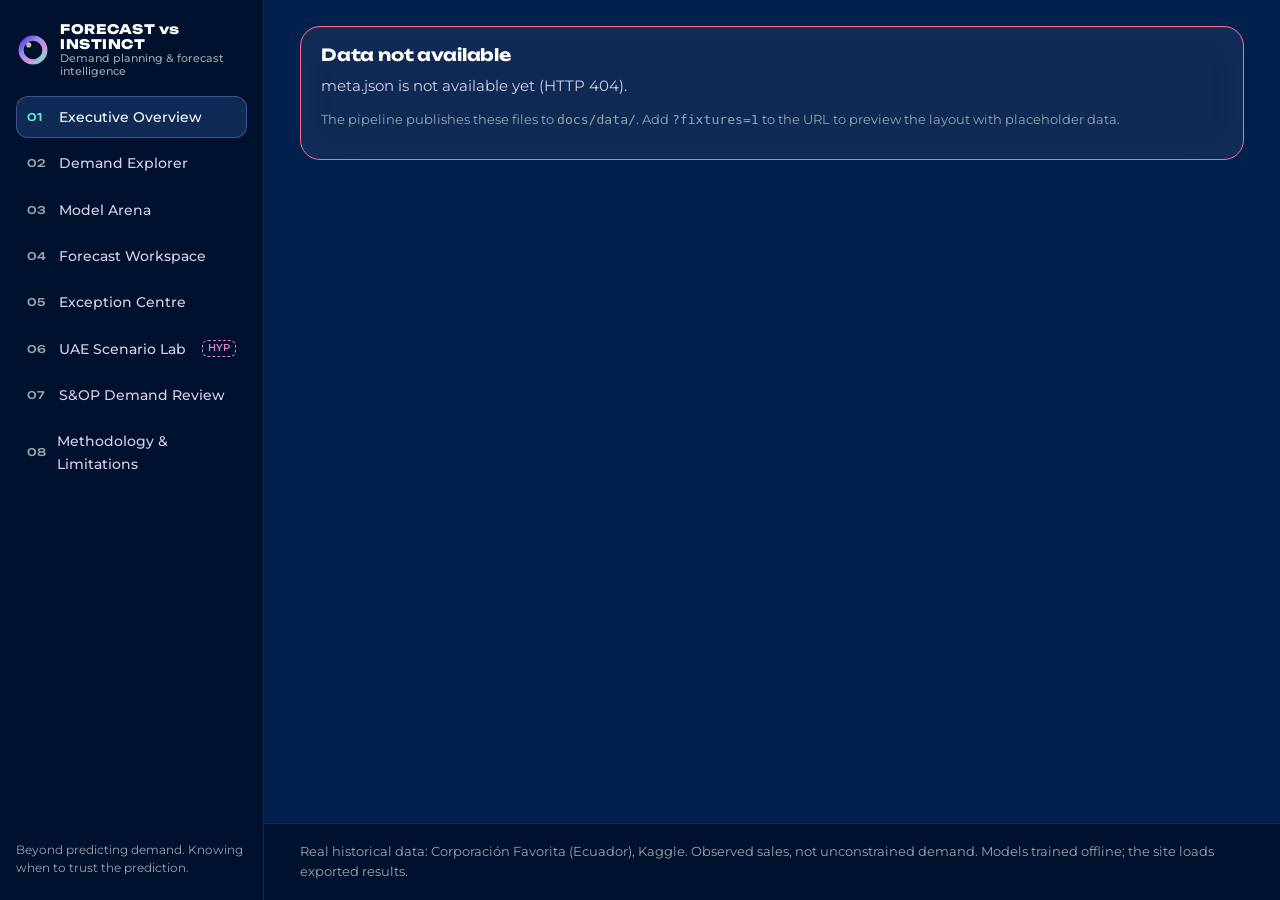
==== docs/index.html @ e6d51b4e "Phase 2: dashboard shell, design system, scenario calculator (JS+Python mirror), contrast and Playwr" ====
<!doctype html>
<html lang="en">
<head>
  <meta charset="utf-8">
  <meta name="viewport" content="width=device-width, initial-scale=1">
  <title>Forecast vs Instinct</title>
  <meta name="description" content="AI-powered FMCG demand planning and forecast intelligence: beyond predicting demand, knowing when to trust the prediction. Built on Corporación Favorita (Ecuador) data.">
  <meta name="theme-color" content="#01204C">
  <link rel="icon" href="assets/favicon.svg" type="image/svg+xml">
  <link rel="preconnect" href="https://fonts.googleapis.com">
  <link rel="preconnect" href="https://fonts.gstatic.com" crossorigin>
  <link rel="stylesheet" href="https://fonts.googleapis.com/css2?family=Montserrat:wght@400;500;600&family=Unbounded:wght@700;800&display=swap">
  <link rel="stylesheet" href="styles.css">
  <script defer src="assets/vendor/plotly-cartesian-2.35.2.min.js"></script>
  <script type="module" src="app.js"></script>
</head>
<body>
  <a class="skip-link" href="#view">Skip to content</a>
  <div id="fixture-banner" class="fixture-banner" role="note" hidden><strong>PLACEHOLDER DATA</strong> · synthetic fixtures for layout only, not model output and not Favorita results</div>

  <!-- shared gradients for decorative SVG shapes -->
  <svg width="0" height="0" style="position:absolute" aria-hidden="true" focusable="false">
    <defs>
      <linearGradient id="g-irid" x1="0" y1="0" x2="1" y2="1"><stop offset="0" stop-color="#6030D8"/><stop offset=".35" stop-color="#9090F0"/><stop offset=".65" stop-color="#D890D8"/><stop offset="1" stop-color="#60F0D8"/></linearGradient>
      <linearGradient id="g-irid-v" x1="0" y1="0" x2="0.4" y2="1"><stop offset="0" stop-color="#60F0D8"/><stop offset=".3" stop-color="#9090F0"/><stop offset=".6" stop-color="#D890D8"/><stop offset="1" stop-color="#6030D8"/></linearGradient>
      <linearGradient id="g-prism-a" x1="0" y1="0" x2="1" y2="1"><stop offset="0" stop-color="#FFFFFF"/><stop offset=".3" stop-color="#9090F0"/><stop offset="1" stop-color="#6030D8"/></linearGradient>
      <linearGradient id="g-prism-b" x1="1" y1="0" x2="0" y2="1"><stop offset="0" stop-color="#60F0D8"/><stop offset=".55" stop-color="#D890D8"/><stop offset="1" stop-color="#3A1E9E"/></linearGradient>
      <linearGradient id="g-sheen" x1="0" y1="0" x2="1" y2="0"><stop offset="0" stop-color="#fff" stop-opacity="0"/><stop offset=".6" stop-color="#fff" stop-opacity=".8"/><stop offset="1" stop-color="#fff" stop-opacity="0"/></linearGradient>
    </defs>
  </svg>

  <div class="topbar">
    <a class="brand" href="#/overview" aria-label="Forecast vs Instinct home">
      <svg class="brand-mark" viewBox="0 0 40 40" aria-hidden="true"><circle cx="20" cy="20" r="14" fill="none" stroke="url(#g-irid)" stroke-width="6"/><circle cx="15" cy="14" r="3" fill="#fff" opacity=".7"/></svg>
      <span class="brand-text">FORECAST vs INSTINCT</span>
    </a>
    <button id="menu-btn" class="btn sm" aria-controls="sidenav" aria-expanded="false">Menu</button>
  </div>

  <div class="shell">
    <nav id="sidenav" class="sidenav" aria-label="Dashboard views">
      <a class="brand" href="#/overview">
        <svg class="brand-mark" viewBox="0 0 40 40" aria-hidden="true"><circle cx="20" cy="20" r="14" fill="none" stroke="url(#g-irid)" stroke-width="6"/><circle cx="15" cy="14" r="3" fill="#fff" opacity=".7"/></svg>
        <span class="brand-text">FORECAST vs INSTINCT<span>Demand planning &amp; forecast intelligence</span></span>
      </a>
      <ul class="nav-list" id="nav-list"></ul>
      <div class="nav-foot">Beyond predicting demand. Knowing when to trust the prediction.</div>
    </nav>
    <div class="main-col">
      <main id="view" tabindex="-1" aria-live="polite"><p class="loading">Loading…</p></main>
      <footer class="site-footer">
        Real historical data: Corporación Favorita (Ecuador), Kaggle. Observed sales, not unconstrained demand. Models trained offline; the site loads exported results.
      </footer>
    </div>
  </div>
  <noscript><p style="padding:20px;color:#fff">This dashboard needs JavaScript to load its exported results.</p></noscript>
</body>
</html>
---- docs/styles.css ----
/* Forecast vs Instinct: design system. Tokens in :root are read by scripts/check_contrast.py and by js/core.js. */
:root {
  --bg: #01204C;
  --panel: #001634;
  --panel-deep: #00112D;
  --card: #0F2A54;
  --border: rgba(144, 144, 240, 0.18);
  --border-strong: rgba(144, 144, 240, 0.38);

  --text: #FFFFFF;
  --text-2: #D7D0E7;
  --text-muted: #9AA4AD;
  --sky: #7BBDE6;

  /* brand (decorative only: #6030D8 fails contrast on navy, never used for data or text) */
  --brand-violet: #6030D8;
  --grad: linear-gradient(115deg, #6030D8 0%, #9090F0 35%, #D890D8 65%, #60F0D8 100%);

  /* data */
  --c-actual: #FFFFFF;
  --c-champion: #60F0D8;
  --c-periwinkle: #9090F0;
  --c-orchid: #D685C2;
  --c-sky: #68BEF3;
  --c-violet: #AE3DFF;
  --band-fill: rgba(96, 240, 216, 0.18);

  /* status */
  --accept: #60F0D8;
  --monitor: #F5C26B;
  --review: #FF6B8A;

  --radius: 20px;
  --radius-sm: 12px;
  --glow: inset 0 1px 0 rgba(255, 255, 255, 0.06), inset 0 0 40px rgba(144, 144, 240, 0.06);
  --font-head: "Unbounded", "Segoe UI", system-ui, sans-serif;
  --font-body: "Montserrat", "Segoe UI", system-ui, sans-serif;
  --nav-w: 264px;
  --focus: 0 0 0 3px #01204C, 0 0 0 5px #60F0D8;
}

*, *::before, *::after { box-sizing: border-box; }
html { scroll-behavior: smooth; }
body {
  margin: 0; background: var(--bg); color: var(--text-2); font-family: var(--font-body); font-size: 15px;
  line-height: 1.55; overflow-x: hidden; -webkit-font-smoothing: antialiased;
}
h1, h2, h3, h4 { font-family: var(--font-head); color: var(--text); margin: 0 0 .5em; line-height: 1.2; letter-spacing: -0.01em; }
h1 { font-weight: 800; font-size: clamp(1.4rem, 2.6vw, 2rem); }
h2 { font-weight: 700; font-size: 1.05rem; }
h3 { font-weight: 700; font-size: .92rem; }
p { margin: 0 0 .8em; }
a { color: var(--sky); text-underline-offset: 3px; }
a:hover { color: var(--text); }
:focus-visible { outline: none; box-shadow: var(--focus); border-radius: 6px; }
h1[tabindex="-1"]:focus, main:focus { outline: none; box-shadow: none; }
.num, td.n, .kpi-value, .hero-num-value { font-variant-numeric: tabular-nums; }
.sr-only { position: absolute; width: 1px; height: 1px; padding: 0; margin: -1px; overflow: hidden; clip: rect(0 0 0 0); white-space: nowrap; border: 0; }
.muted { color: var(--text-muted); }
.small { font-size: .82rem; }

.skip-link { position: absolute; left: -9999px; top: 8px; z-index: 100; background: var(--card); color: var(--text); padding: 8px 14px; border-radius: 8px; }
.skip-link:focus { left: 8px; }

/* ---------- placeholder banner ---------- */
.fixture-banner {
  position: sticky; top: 0; z-index: 60; background: repeating-linear-gradient(135deg, #F5C26B 0 14px, #FFD58C 14px 28px);
  color: #1A1300; font-weight: 600; text-align: center; padding: 6px 12px; font-size: .85rem;
}
.fixture-banner strong { font-family: var(--font-head); letter-spacing: .06em; }

/* ---------- shell ---------- */
.shell { display: grid; grid-template-columns: var(--nav-w) minmax(0, 1fr); min-height: 100vh; background: linear-gradient(to right, var(--panel-deep) var(--nav-w), transparent var(--nav-w)); }
.sidenav {
  position: sticky; top: 0; height: 100vh; overflow-y: auto; background: var(--panel-deep);
  border-right: 1px solid var(--border); padding: 22px 16px; display: flex; flex-direction: column; gap: 18px;
}
.brand { display: flex; align-items: center; gap: 10px; text-decoration: none; color: var(--text); }
.brand-mark { width: 34px; height: 34px; flex: none; }
.brand-text { font-family: var(--font-head); font-weight: 800; font-size: .82rem; letter-spacing: .04em; line-height: 1.15; }
.brand-text span { display: block; font-family: var(--font-body); font-weight: 500; font-size: .7rem; color: var(--text-muted); letter-spacing: 0; }
.nav-list { list-style: none; margin: 0; padding: 0; display: flex; flex-direction: column; gap: 4px; }
.nav-list a {
  display: flex; align-items: center; gap: 10px; padding: 9px 10px; border-radius: 12px; color: var(--text-2);
  text-decoration: none; font-weight: 500; font-size: .9rem; border: 1px solid transparent;
}
.nav-list a:hover { background: rgba(144, 144, 240, 0.08); color: var(--text); }
.nav-list a[aria-current="page"] { background: var(--card); color: var(--text); border-color: var(--border-strong); }
.nav-num { font-family: var(--font-head); font-size: .66rem; color: var(--text-muted); width: 22px; }
.nav-list a[aria-current="page"] .nav-num { color: var(--c-champion); }
.nav-hyp { margin-left: auto; font-size: .6rem; font-weight: 600; color: var(--c-orchid); border: 1px dashed var(--c-orchid); border-radius: 6px; padding: 0 5px; }
.nav-foot { margin-top: auto; font-size: .75rem; color: var(--text-muted); }

.topbar { display: none; }
.main-col { min-width: 0; display: flex; flex-direction: column; }
main { flex: 1; padding: 26px clamp(16px, 3vw, 36px) 40px; min-width: 0; }
.view { animation: viewIn .35s ease-out; }
@keyframes viewIn { from { opacity: 0; transform: translateY(8px); } to { opacity: 1; transform: none; } }

.site-footer {
  border-top: 1px solid var(--border); padding: 18px clamp(16px, 3vw, 36px); font-size: .8rem; color: var(--text-muted);
  background: var(--panel-deep);
}

/* ---------- hero ---------- */
.hero {
  position: relative; overflow: hidden; border-radius: 28px; padding: clamp(26px, 4vw, 48px); margin-bottom: 22px;
  background: radial-gradient(120% 140% at 0% 0%, rgba(96, 48, 216, 0.35), transparent 55%),
              radial-gradient(90% 120% at 100% 100%, rgba(96, 240, 216, 0.14), transparent 60%), var(--panel);
  border: 1px solid var(--border); box-shadow: var(--glow);
}
.hero-title {
  font-family: var(--font-head); font-weight: 800; font-size: clamp(1.9rem, 5.4vw, 3.6rem); line-height: 1.02; margin: 0 0 12px;
  color: var(--text); letter-spacing: -0.02em; position: relative; z-index: 2; max-width: 14ch;
}
.hero-title .vs { background: var(--grad); -webkit-background-clip: text; background-clip: text; color: transparent; }
.hero-tag { font-size: clamp(1rem, 1.6vw, 1.2rem); color: var(--text-2); max-width: 46ch; position: relative; z-index: 2; font-weight: 500; }
.hero-headline { position: relative; z-index: 2; max-width: 70ch; color: var(--text-2); }
.hero-nums { display: grid; grid-template-columns: repeat(3, minmax(0, 1fr)); gap: 14px; margin-top: 26px; position: relative; z-index: 2; max-width: 820px; }
.hero-num { background: rgba(0, 17, 45, 0.72); border: 1px solid var(--border); border-radius: 16px; padding: 14px 16px; backdrop-filter: blur(6px); }
.hero-num-value { font-family: var(--font-head); font-weight: 800; font-size: clamp(1.3rem, 2.6vw, 1.9rem); color: var(--text); }
.hero-num-label { font-weight: 600; color: var(--text); font-size: .85rem; }
.hero-num-detail { font-size: .78rem; color: var(--text-muted); }

/* ---------- 3D shapes (decorative, aria-hidden) ---------- */
.shape { position: absolute; pointer-events: none; z-index: 1; animation: float 10s ease-in-out infinite; }
.shape svg { display: block; width: 100%; height: 100%; overflow: visible; }
@keyframes float { 0%, 100% { transform: translate3d(0, 0, 0) rotate(0deg); } 50% { transform: translate3d(0, -12px, 0) rotate(4deg); } }
.torus { width: 100%; height: 100%; transform: perspective(700px) rotateX(60deg) rotateZ(-22deg); position: relative; }
.torus::before, .torus::after { content: ""; position: absolute; inset: 0; border-radius: 50%;
  -webkit-mask: radial-gradient(closest-side, transparent 50%, #000 51.5%, #000 98%, transparent 100%);
          mask: radial-gradient(closest-side, transparent 50%, #000 51.5%, #000 98%, transparent 100%); }
.torus::before {
  background:
    radial-gradient(closest-side, rgba(0, 12, 40, 0.6) 50%, rgba(0, 12, 40, 0) 62%, rgba(255, 255, 255, 0) 78%, rgba(0, 12, 40, 0.55) 99%),
    conic-gradient(from 200deg, #6030D8, #9090F0, #D890D8, #FFFFFF 22%, #60F0D8, #7BBDE6, #9090F0, #6030D8 72%, #D890D8, #6030D8);
}
.torus::after { background: radial-gradient(ellipse 60% 40% at 32% 22%, rgba(255, 255, 255, 0.85), transparent 60%); mix-blend-mode: screen; filter: blur(2px); }
.orb { width: 100%; height: 100%; border-radius: 50%;
  background: radial-gradient(circle at 32% 28%, #FFFFFF 0, #D890D8 14%, #9090F0 36%, #6030D8 66%, #1B0F5A 100%);
  box-shadow: inset -10px -14px 30px rgba(0, 10, 40, 0.55), 0 18px 40px rgba(96, 48, 216, 0.35); }
.shape-glow { filter: drop-shadow(0 24px 40px rgba(96, 48, 216, 0.45)); }
.hero .s-torus { width: clamp(180px, 26vw, 340px); height: clamp(180px, 26vw, 340px); right: -60px; top: -50px; }
.hero .s-prism { width: clamp(90px, 12vw, 150px); height: clamp(90px, 12vw, 150px); right: 18%; bottom: -40px; animation-delay: -3s; }
.hero .s-coil { width: clamp(80px, 10vw, 130px); height: clamp(140px, 18vw, 230px); right: 4%; bottom: -60px; animation-delay: -6s; }
.hero .s-orb { width: 46px; height: 46px; right: 30%; top: 26px; animation-delay: -2s; }

/* ---------- view header ---------- */
.view-head {
  position: relative; overflow: hidden; border-radius: var(--radius); padding: 22px 24px; margin-bottom: 20px;
  background: radial-gradient(100% 160% at 100% 0%, rgba(96, 48, 216, 0.28), transparent 55%), var(--panel);
  border: 1px solid var(--border); display: flex; gap: 16px; align-items: flex-start;
}
.view-head .text { position: relative; z-index: 2; max-width: 78ch; padding-right: 90px; }
.view-head p { margin: 0; }
.view-head .shape { width: 130px; height: 130px; right: -34px; top: -38px; }
.ring-badge {
  flex: none; width: 46px; height: 46px; border-radius: 50%; display: grid; place-items: center; font-family: var(--font-head);
  font-weight: 700; font-size: .8rem; color: var(--text); border: 2px solid transparent; position: relative; z-index: 2;
  background: linear-gradient(var(--panel-deep), var(--panel-deep)) padding-box, var(--grad) border-box;
  box-shadow: 0 0 18px rgba(144, 144, 240, 0.35);
}
.ring-badge.sm { width: 36px; height: 36px; font-size: .7rem; }

/* ---------- layout + cards ---------- */
.grid { display: grid; gap: 18px; }
.g2 { grid-template-columns: repeat(2, minmax(0, 1fr)); }
.g3 { grid-template-columns: repeat(3, minmax(0, 1fr)); }
.g-2-1 { grid-template-columns: minmax(0, 2fr) minmax(0, 1fr); }
.span2 { grid-column: span 2; }
.kpis { display: grid; grid-template-columns: repeat(5, minmax(0, 1fr)); gap: 14px; margin-bottom: 18px; }
.card {
  background: var(--card); border: 1px solid var(--border); border-radius: var(--radius); padding: 18px 20px; min-width: 0;
  box-shadow: var(--glow);
}
.card + .card, .grid + .card, .card + .grid, .grid + .grid, .controls + .grid, .controls + .card { margin-top: 18px; }
.grid > .card, .kpis > .card, .grid > section, .kpis > section { margin-top: 0; }
.card-head { display: flex; justify-content: space-between; align-items: baseline; gap: 12px; flex-wrap: wrap; margin-bottom: 6px; }
.card-head h2 { margin: 0; }
.caption { font-size: .8rem; color: var(--text-muted); margin-top: 8px; }
.kpi .kpi-label { font-size: .78rem; font-weight: 600; color: var(--text-2); text-transform: uppercase; letter-spacing: .05em; }
.kpi .kpi-value { font-family: var(--font-head); font-weight: 700; font-size: clamp(1.15rem, 2vw, 1.55rem); color: var(--text); margin: 6px 0 2px; }
.kpi .kpi-detail { font-size: .78rem; color: var(--text-muted); }
.meter { height: 8px; border-radius: 6px; background: var(--panel-deep); position: relative; margin-top: 8px; overflow: visible; }
.meter > span { position: absolute; left: 0; top: 0; bottom: 0; border-radius: 6px; background: var(--c-champion); }
.meter > i { position: absolute; top: -4px; bottom: -4px; width: 2px; background: var(--text); }

/* ---------- controls ---------- */
.controls { display: flex; flex-wrap: wrap; gap: 12px 16px; align-items: flex-end; background: var(--panel); border: 1px solid var(--border); border-radius: 16px; padding: 14px 16px; }
.field { display: flex; flex-direction: column; gap: 4px; min-width: 0; }
.field > span, .field > label { font-size: .74rem; font-weight: 600; color: var(--text-2); text-transform: uppercase; letter-spacing: .05em; }
select, input[type="number"], input[type="text"] {
  font: inherit; font-size: .9rem; color: var(--text); background: var(--panel-deep); border: 1px solid var(--border-strong);
  border-radius: 10px; padding: 7px 10px; min-width: 0; max-width: 100%;
}
select { padding-right: 28px; appearance: none; background-image: linear-gradient(45deg, transparent 50%, var(--text-2) 50%), linear-gradient(135deg, var(--text-2) 50%, transparent 50%); background-position: calc(100% - 15px) 52%, calc(100% - 10px) 52%; background-size: 5px 5px; background-repeat: no-repeat; }
input[type="number"] { width: 120px; font-variant-numeric: tabular-nums; }
select:focus-visible, input:focus-visible, button:focus-visible { box-shadow: var(--focus); }
input[type="range"] { width: 100%; accent-color: var(--c-champion); }
.btn {
  font: inherit; font-weight: 600; font-size: .85rem; color: var(--text); background: var(--panel-deep); border: 1px solid var(--border-strong);
  border-radius: 999px; padding: 7px 14px; cursor: pointer;
}
.btn:hover { border-color: var(--c-champion); }
.btn.primary { background: linear-gradient(var(--panel-deep), var(--panel-deep)) padding-box, var(--grad) border-box; border: 1.5px solid transparent; }
.btn.sm { padding: 4px 10px; font-size: .78rem; }
.chips { display: flex; flex-wrap: wrap; gap: 6px; }
.chip { font: inherit; font-size: .8rem; font-weight: 600; color: var(--text-2); background: var(--panel-deep); border: 1px solid var(--border-strong); border-radius: 999px; padding: 5px 12px; cursor: pointer; }
.chip[aria-pressed="true"] { color: #00112D; background: var(--c-champion); border-color: var(--c-champion); }
.check { display: inline-flex; align-items: center; gap: 6px; font-size: .85rem; color: var(--text-2); cursor: pointer; }
.check input { accent-color: var(--c-champion); width: 16px; height: 16px; }
.swatch { display: inline-block; width: 18px; height: 3px; border-radius: 2px; vertical-align: middle; }

/* ---------- charts ---------- */
.chart { width: 100%; height: 320px; min-width: 0; }
.chart.tall { height: 400px; }
.chart.short { height: 240px; }

/* ---------- tables ---------- */
.table-wrap { overflow-x: auto; max-width: 100%; border-radius: 12px; position: relative; }
table { width: 100%; border-collapse: collapse; font-size: .86rem; }
th, td { text-align: left; padding: 8px 10px; border-bottom: 1px solid var(--border); white-space: nowrap; }
th { font-size: .72rem; text-transform: uppercase; letter-spacing: .05em; color: var(--text-2); font-weight: 600; background: var(--panel-deep); position: sticky; top: 0; }
td.n, th.n { text-align: right; font-variant-numeric: tabular-nums; }
tbody tr:hover { background: rgba(144, 144, 240, 0.06); }
tr.is-selected { background: rgba(96, 240, 216, 0.08); }
td.best { color: var(--c-champion); font-weight: 600; }
td.best::after { content: " ★"; font-size: .7em; }
.scroll-y { max-height: 460px; overflow-y: auto; }
td input[type="number"] { width: 110px; padding: 5px 8px; }
td select { padding: 5px 26px 5px 8px; font-size: .82rem; }

.pill { display: inline-block; font-size: .72rem; font-weight: 700; padding: 2px 9px; border-radius: 999px; border: 1px solid currentColor; }
.pill.Accept { color: var(--accept); }
.pill.Monitor { color: var(--monitor); }
.pill.Review { color: var(--review); }
.flag { color: var(--review); font-size: .8rem; }
.flag::before { content: "⚑ "; }

/* ---------- notes / states ---------- */
.note { border-left: 3px solid var(--sky); background: rgba(123, 189, 230, 0.08); padding: 10px 14px; border-radius: 0 10px 10px 0; font-size: .86rem; color: var(--text-2); }
.note.warn { border-color: var(--monitor); background: rgba(245, 194, 107, 0.08); }
.note.bad { border-color: var(--review); background: rgba(255, 107, 138, 0.08); }
.empty { display: grid; place-items: center; min-height: 160px; text-align: center; color: var(--text-muted); border: 1px dashed var(--border-strong); border-radius: 14px; padding: 20px; font-size: .9rem; }
.error-card { border-color: var(--review); }
.loading { color: var(--text-muted); padding: 40px; text-align: center; }
.verdict { font-size: 1rem; color: var(--text); font-weight: 500; }
.stat-row { display: flex; flex-wrap: wrap; gap: 10px 22px; margin: 10px 0; }
.stat-row div { font-size: .82rem; color: var(--text-muted); }
.stat-row b { display: block; color: var(--text); font-size: 1.05rem; font-variant-numeric: tabular-nums; }
ul.clean { margin: 0; padding-left: 1.1em; }
ul.clean li { margin-bottom: 6px; }
.tag { display: inline-block; font-size: .72rem; padding: 2px 8px; border-radius: 6px; background: var(--panel-deep); border: 1px solid var(--border); margin: 2px 4px 2px 0; color: var(--text-2); }

/* ---------- hypothetical (scenario lab) ---------- */
.hypothetical {
  border: 2px dashed var(--c-orchid); border-radius: 24px; padding: 18px;
  background: repeating-linear-gradient(135deg, rgba(214, 133, 194, 0.05) 0 12px, transparent 12px 24px), var(--panel-deep);
}
.hyp-badge {
  display: inline-flex; align-items: center; gap: 8px; font-family: var(--font-head); font-size: .72rem; font-weight: 700;
  color: #00112D; background: var(--c-orchid); padding: 6px 12px; border-radius: 999px; letter-spacing: .03em;
}
.real-panel { border: 1px solid var(--sky); }
.real-badge { display: inline-block; font-size: .7rem; font-weight: 700; color: #00112D; background: var(--sky); padding: 3px 10px; border-radius: 999px; }
.range-cards { display: grid; grid-template-columns: repeat(3, minmax(0, 1fr)); gap: 12px; }
.range-card { background: var(--card); border: 1px solid var(--border); border-radius: 14px; padding: 12px 14px; }
.range-card.rec { border-color: var(--c-champion); box-shadow: 0 0 0 1px var(--c-champion) inset; }
.range-card b { display: block; font-family: var(--font-head); font-size: 1.2rem; color: var(--text); font-variant-numeric: tabular-nums; }
.inputs-grid { display: grid; grid-template-columns: repeat(auto-fill, minmax(150px, 1fr)); gap: 12px 14px; }
.inputs-grid input[type="number"] { width: 100%; }
.reco { font-size: 1rem; color: var(--text); background: rgba(96, 240, 216, 0.07); border: 1px solid rgba(96, 240, 216, 0.35); border-radius: 14px; padding: 14px 16px; }

/* ---------- methodology ---------- */
.steps { display: grid; grid-template-columns: repeat(auto-fit, minmax(170px, 1fr)); gap: 14px; }
.step { display: flex; gap: 12px; align-items: flex-start; }
.step h3 { margin: 4px 0 2px; }
.step p { font-size: .82rem; margin: 0; }
.timeline-svg { width: 100%; height: auto; display: block; }
.author { display: flex; gap: 16px; align-items: center; flex-wrap: wrap; }
.author .avatar { width: 64px; height: 64px; flex: none; }
.links { display: flex; flex-wrap: wrap; gap: 8px; }

/* ---------- responsive ---------- */
@media (max-width: 1200px) {
  .kpis { grid-template-columns: repeat(3, minmax(0, 1fr)); }
  .g3 { grid-template-columns: repeat(2, minmax(0, 1fr)); }
}
@media (max-width: 900px) {
  .shell { grid-template-columns: minmax(0, 1fr); background: none; }
  .topbar {
    display: flex; align-items: center; justify-content: space-between; gap: 10px; position: sticky; top: 0; z-index: 50;
    background: var(--panel-deep); border-bottom: 1px solid var(--border); padding: 10px 16px;
  }
  .has-banner .topbar { top: 30px; }
  .sidenav { position: fixed; inset: 0 auto 0 0; width: min(300px, 86vw); z-index: 70; transform: translateX(-102%); transition: transform .25s ease; height: 100%; }
  .nav-open .sidenav { transform: none; box-shadow: 0 0 0 100vmax rgba(0, 8, 24, 0.6); }
  .g2, .g3, .g-2-1 { grid-template-columns: minmax(0, 1fr); }
  .span2 { grid-column: auto; }
  .kpis { grid-template-columns: repeat(2, minmax(0, 1fr)); }
  .hero-nums { grid-template-columns: minmax(0, 1fr); }
  .view-head .text { padding-right: 40px; }
}
@media (max-width: 480px) {
  main { padding: 16px 16px 32px; }
  .kpis { grid-template-columns: minmax(0, 1fr); }
  .range-cards { grid-template-columns: minmax(0, 1fr); }
  .chart { height: 280px; }
  .chart.tall { height: 330px; }
  .card { padding: 14px; }
  .view-head { padding: 16px; }
  .hero .s-prism, .hero .s-orb { display: none; }
  .hero .s-torus { right: -80px; top: -70px; opacity: .8; }
}
@media (prefers-reduced-motion: reduce) {
  *, *::before, *::after { animation: none !important; transition: none !important; scroll-behavior: auto !important; }
}
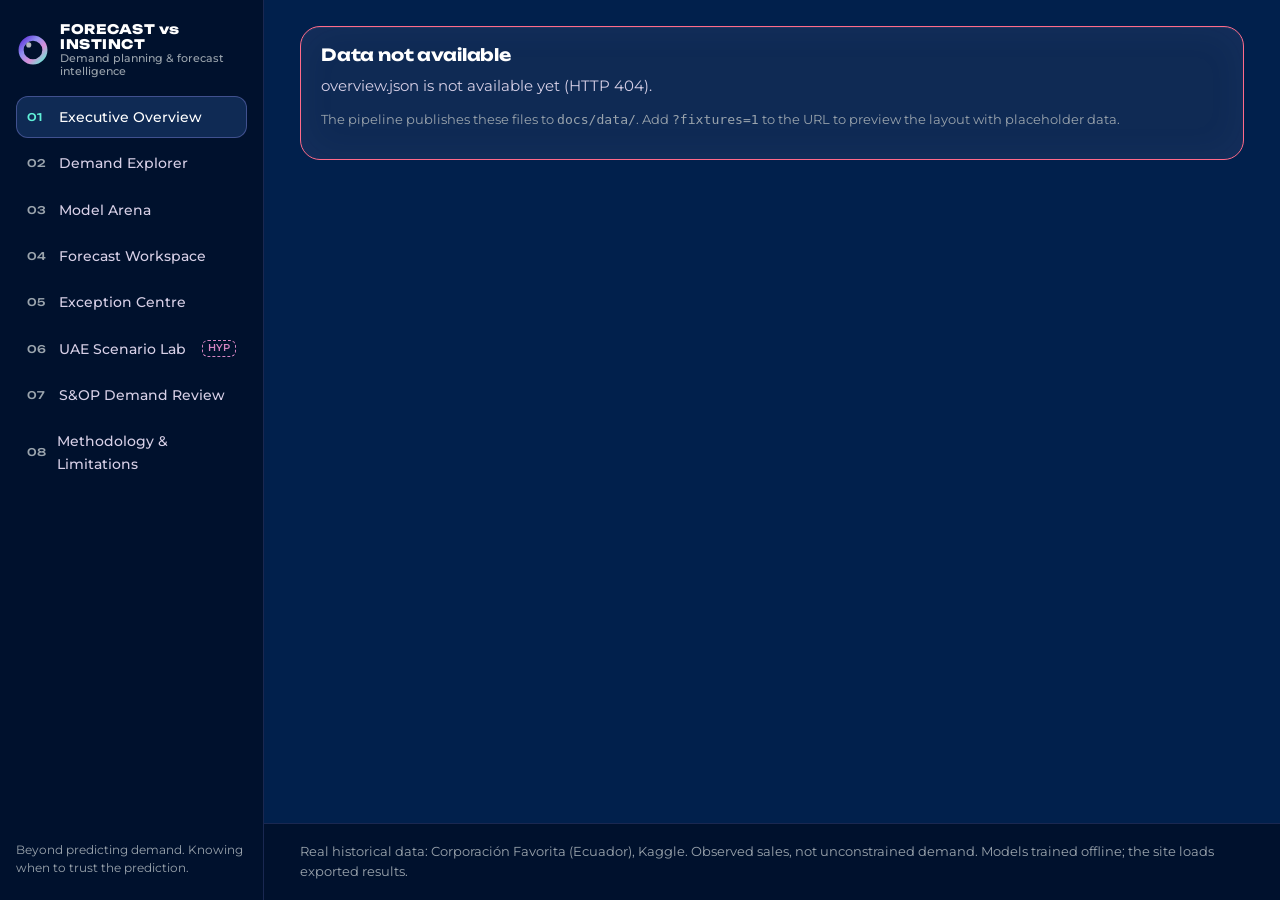
==== commit 506f552d: "Independent review fixes: calibrated 14-day band (72.6% holdout coverage vs 80%, reported as frozen)" ====
--- a/docs/index.html
+++ b/docs/index.html
@@ -47,7 +47,8 @@
       <div class="nav-foot">Beyond predicting demand. Knowing when to trust the prediction.</div>
     </nav>
     <div class="main-col">
-      <main id="view" tabindex="-1" aria-live="polite"><p class="loading">Loading…</p></main>
+      <main id="view" tabindex="-1"><p class="loading">Loading…</p></main>
+      <div id="sr-status" class="sr-only" role="status" aria-live="polite" aria-atomic="true"></div>
       <footer class="site-footer">
         Real historical data: Corporación Favorita (Ecuador), Kaggle. Observed sales, not unconstrained demand. Models trained offline; the site loads exported results.
       </footer>
--- a/docs/styles.css
+++ b/docs/styles.css
@@ -153,7 +153,9 @@
 }
 .view-head .text { position: relative; z-index: 2; max-width: 78ch; padding-right: 90px; }
 .view-head p { margin: 0; }
-.view-head .shape { width: 130px; height: 130px; right: -34px; top: -38px; }
+.view-head p.view-subtitle { margin-top: 6px; font-size: .82rem; font-weight: 600; color: var(--sky); }
+/* decorative torus/prism/coil sits behind the heading text (text and badge are z-index 2) */
+.view-head .shape { width: 130px; height: 130px; right: -34px; top: -38px; z-index: 0; }
 .ring-badge {
   flex: none; width: 46px; height: 46px; border-radius: 50%; display: grid; place-items: center; font-family: var(--font-head);
   font-weight: 700; font-size: .8rem; color: var(--text); border: 2px solid transparent; position: relative; z-index: 2;
@@ -166,7 +168,7 @@
 .grid { display: grid; gap: 18px; }
 .g2 { grid-template-columns: repeat(2, minmax(0, 1fr)); }
 .g3 { grid-template-columns: repeat(3, minmax(0, 1fr)); }
-.g-2-1 { grid-template-columns: minmax(0, 2fr) minmax(0, 1fr); }
+.g-2-1 { grid-template-columns: minmax(0, 2fr) minmax(0, 1fr); align-items: start; }
 .span2 { grid-column: span 2; }
 .kpis { display: grid; grid-template-columns: repeat(5, minmax(0, 1fr)); gap: 14px; margin-bottom: 18px; }
 .card {
@@ -217,7 +219,16 @@
 .chart.short { height: 240px; }
 
 /* ---------- tables ---------- */
-.table-wrap { overflow-x: auto; max-width: 100%; border-radius: 12px; position: relative; }
+.table-wrap {
+  overflow-x: auto; max-width: 100%; border-radius: 12px; position: relative;
+  /* scroll affordance: soft mint edge shadows appear only while more columns are off-screen */
+  background:
+    linear-gradient(to right, var(--card) 30%, rgba(15, 42, 84, 0)) left center / 40px 100% no-repeat local,
+    linear-gradient(to left, var(--card) 30%, rgba(15, 42, 84, 0)) right center / 40px 100% no-repeat local,
+    radial-gradient(farthest-side at 0 50%, rgba(96, 240, 216, 0.35), rgba(96, 240, 216, 0)) left center / 12px 100% no-repeat scroll,
+    radial-gradient(farthest-side at 100% 50%, rgba(96, 240, 216, 0.35), rgba(96, 240, 216, 0)) right center / 12px 100% no-repeat scroll;
+}
+td.wrap { white-space: normal; min-width: 16ch; }
 table { width: 100%; border-collapse: collapse; font-size: .86rem; }
 th, td { text-align: left; padding: 8px 10px; border-bottom: 1px solid var(--border); white-space: nowrap; }
 th { font-size: .72rem; text-transform: uppercase; letter-spacing: .05em; color: var(--text-2); font-weight: 600; background: var(--panel-deep); position: sticky; top: 0; }
@@ -240,6 +251,8 @@
 /* ---------- notes / states ---------- */
 .note { border-left: 3px solid var(--sky); background: rgba(123, 189, 230, 0.08); padding: 10px 14px; border-radius: 0 10px 10px 0; font-size: .86rem; color: var(--text-2); }
 .note.warn { border-color: var(--monitor); background: rgba(245, 194, 107, 0.08); }
+.note.band-note { margin-top: 10px; }
+.note.band-note b { color: var(--monitor); }
 .note.bad { border-color: var(--review); background: rgba(255, 107, 138, 0.08); }
 .empty { display: grid; place-items: center; min-height: 160px; text-align: center; color: var(--text-muted); border: 1px dashed var(--border-strong); border-radius: 14px; padding: 20px; font-size: .9rem; }
 .error-card { border-color: var(--review); }
@@ -311,6 +324,28 @@
   .view-head { padding: 16px; }
   .hero .s-prism, .hero .s-orb { display: none; }
   .hero .s-torus { right: -80px; top: -70px; opacity: .8; }
+  /* view-head shape: smaller, further into the corner, faded so it never obscures the heading */
+  .view-head .shape { width: 96px; height: 96px; right: -40px; top: -44px; opacity: .45; }
+  .view-head .text { padding-right: 0; }
+  /* controls: every field takes the full row so selects (e.g. Workspace origin) and inputs never truncate or overflow */
+  .controls .field { flex: 1 1 100%; }
+  .controls .field select, .controls .field input[type="text"], .controls .field input[type="number"] { width: 100%; }
+  /* stacked card rows for wide tables (Overview top exceptions, S&OP consensus) */
+  table.stack-sm thead { position: absolute; width: 1px; height: 1px; overflow: hidden; clip: rect(0 0 0 0); }
+  table.stack-sm, table.stack-sm tbody, table.stack-sm tr, table.stack-sm td { display: block; width: 100%; }
+  table.stack-sm tr { border: 1px solid var(--border); border-radius: 12px; padding: 4px 12px; margin-bottom: 10px; background: var(--panel); }
+  table.stack-sm td {
+    display: flex; flex-wrap: wrap; justify-content: space-between; align-items: center; gap: 4px 12px;
+    white-space: normal; text-align: right; border-bottom: 1px dashed var(--border); padding: 7px 0; min-width: 0;
+  }
+  table.stack-sm td:last-child { border-bottom: 0; }
+  table.stack-sm td[data-label]::before {
+    content: attr(data-label); flex: 0 0 auto; text-align: left; font-size: .7rem; font-weight: 600; letter-spacing: .05em;
+    text-transform: uppercase; color: var(--text-2);
+  }
+  table.stack-sm td.empty-cell { display: none; }
+  table.stack-sm td input[type="number"], table.stack-sm td select { width: auto; flex: 1 1 120px; max-width: 60%; }
+  table.stack-sm td .need { flex-basis: 100%; text-align: right; }
 }
 @media (prefers-reduced-motion: reduce) {
   *, *::before, *::after { animation: none !important; transition: none !important; scroll-behavior: auto !important; }
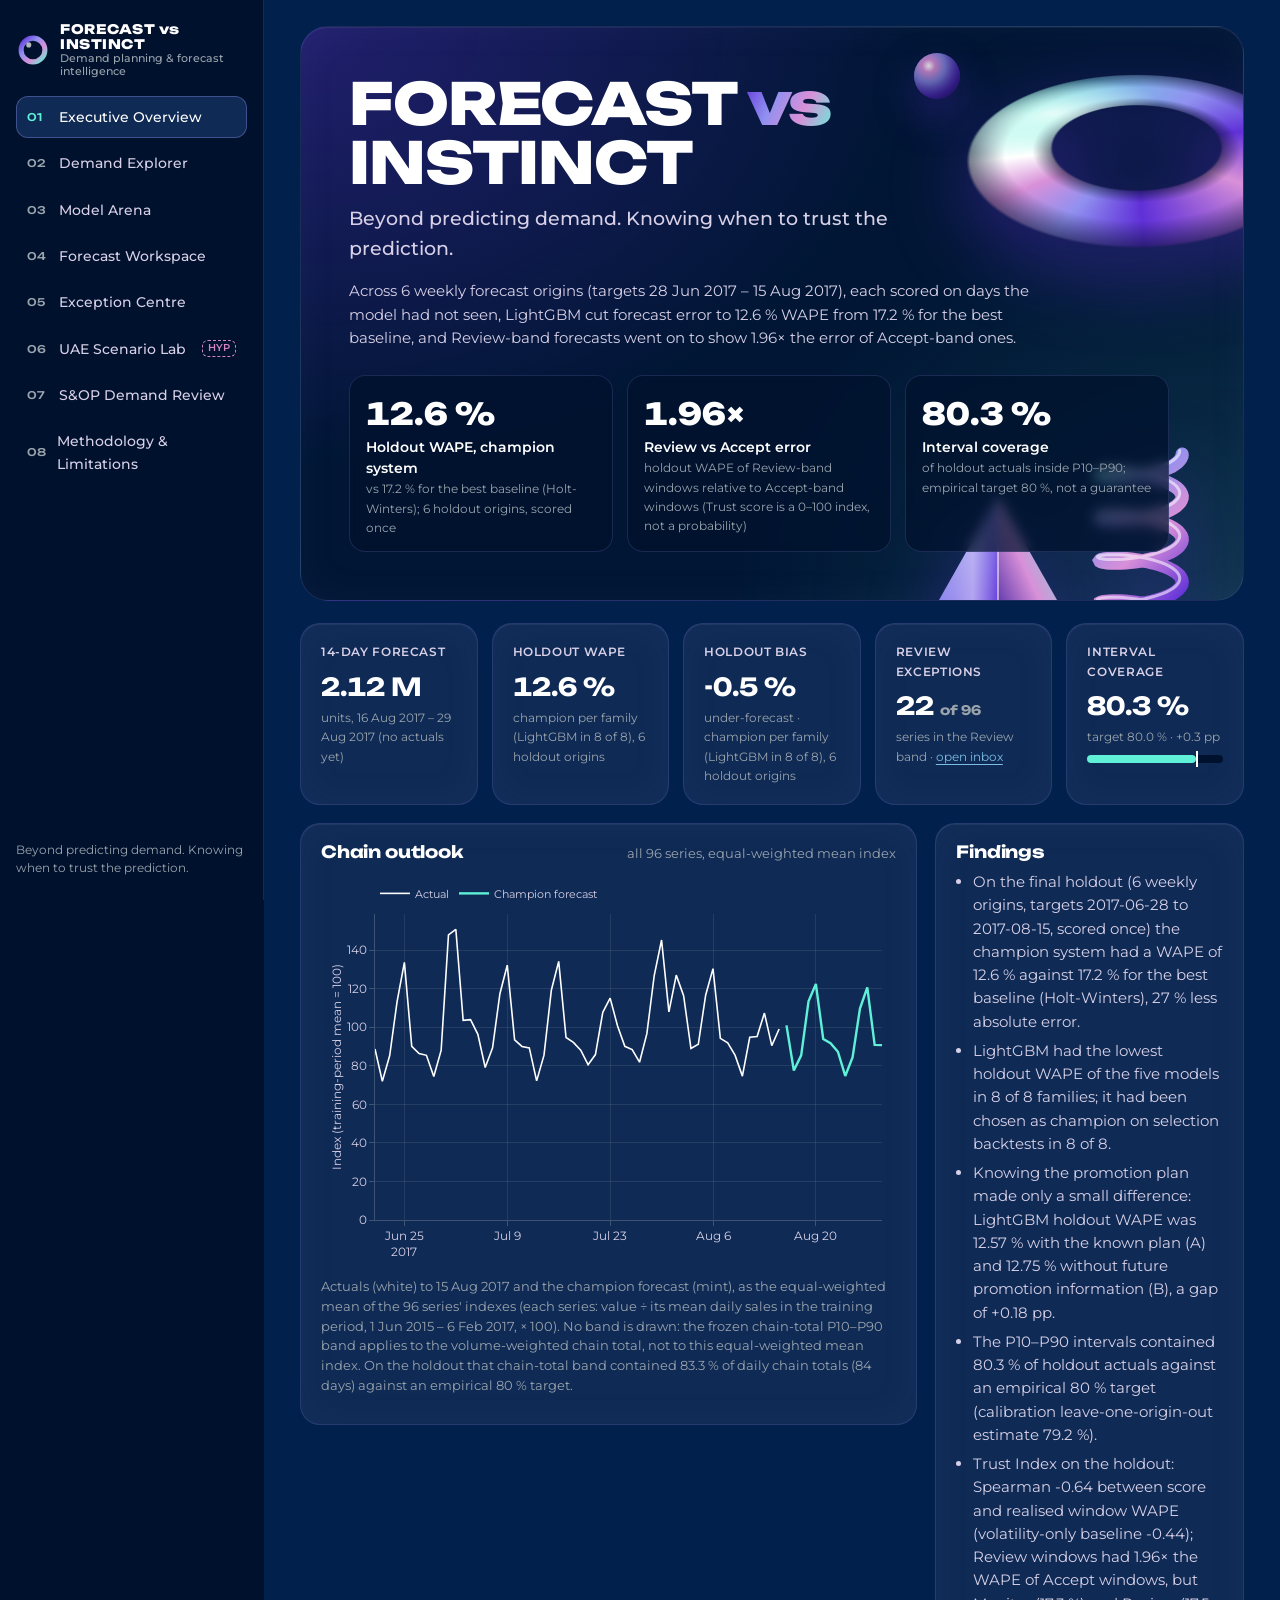
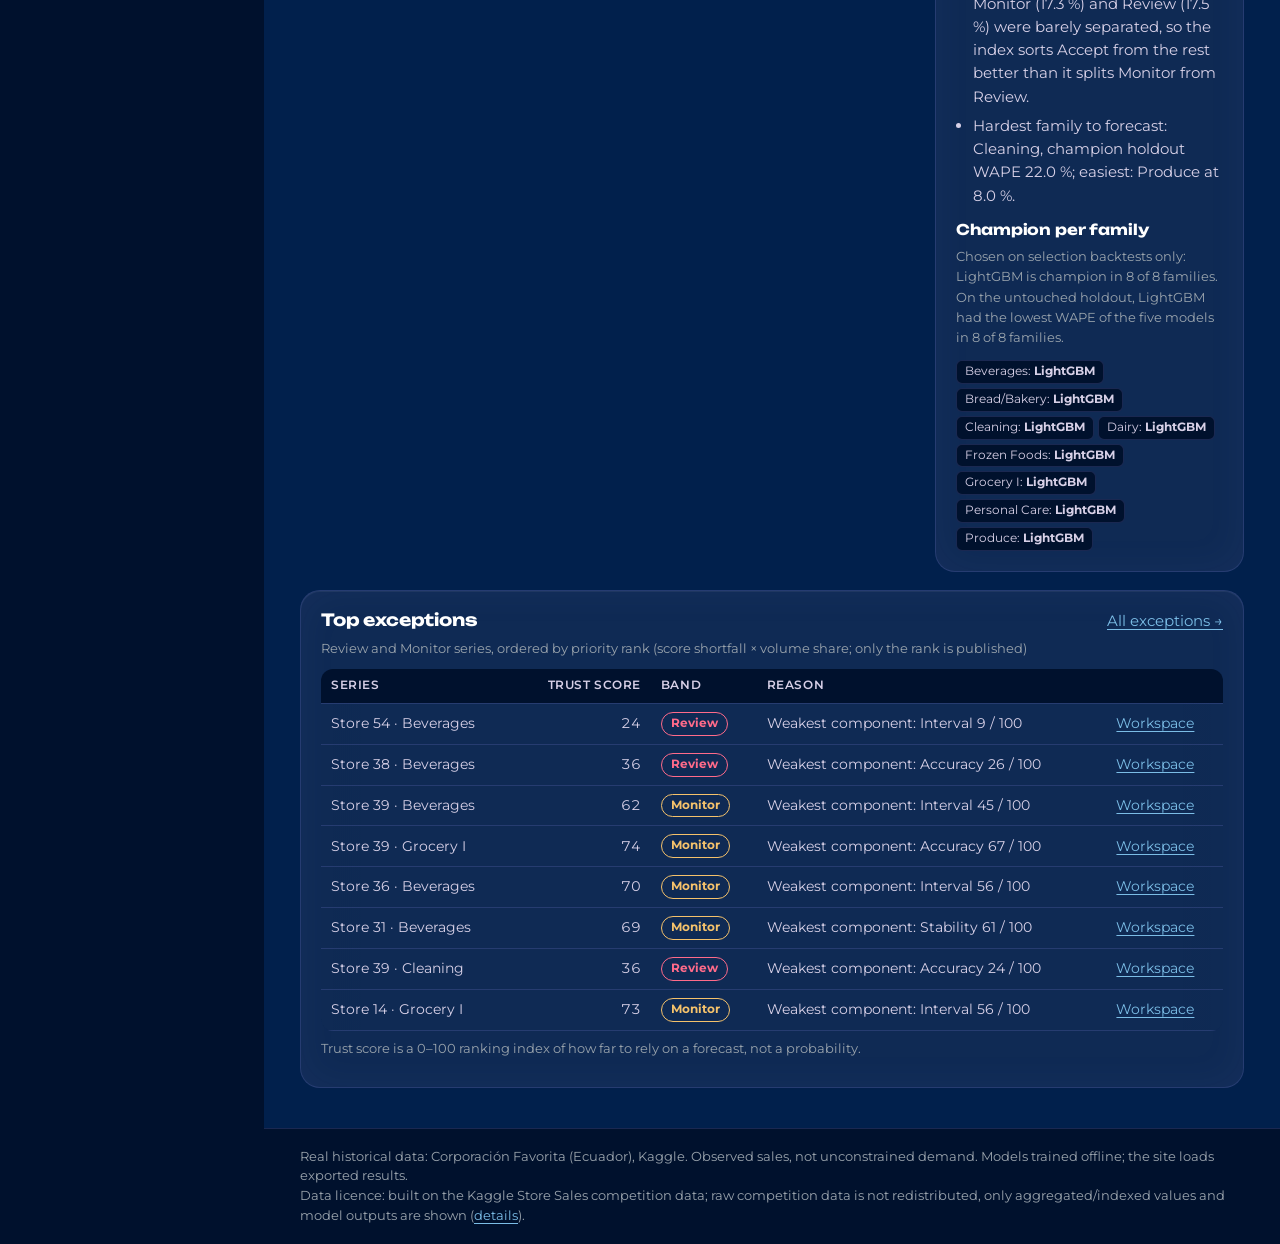
==== commit 4aab6ae9: "Licence compliance (Kaggle rule 7B): publish only indexed / aggregated values and model outputs - pe" ====
--- a/docs/index.html
+++ b/docs/index.html
@@ -51,6 +51,7 @@
       <div id="sr-status" class="sr-only" role="status" aria-live="polite" aria-atomic="true"></div>
       <footer class="site-footer">
         Real historical data: Corporación Favorita (Ecuador), Kaggle. Observed sales, not unconstrained demand. Models trained offline; the site loads exported results.
+        <br>Data licence: built on the Kaggle Store Sales competition data; raw competition data is not redistributed, only aggregated/indexed values and model outputs are shown (<a href="#/methodology">details</a>).
       </footer>
     </div>
   </div>
